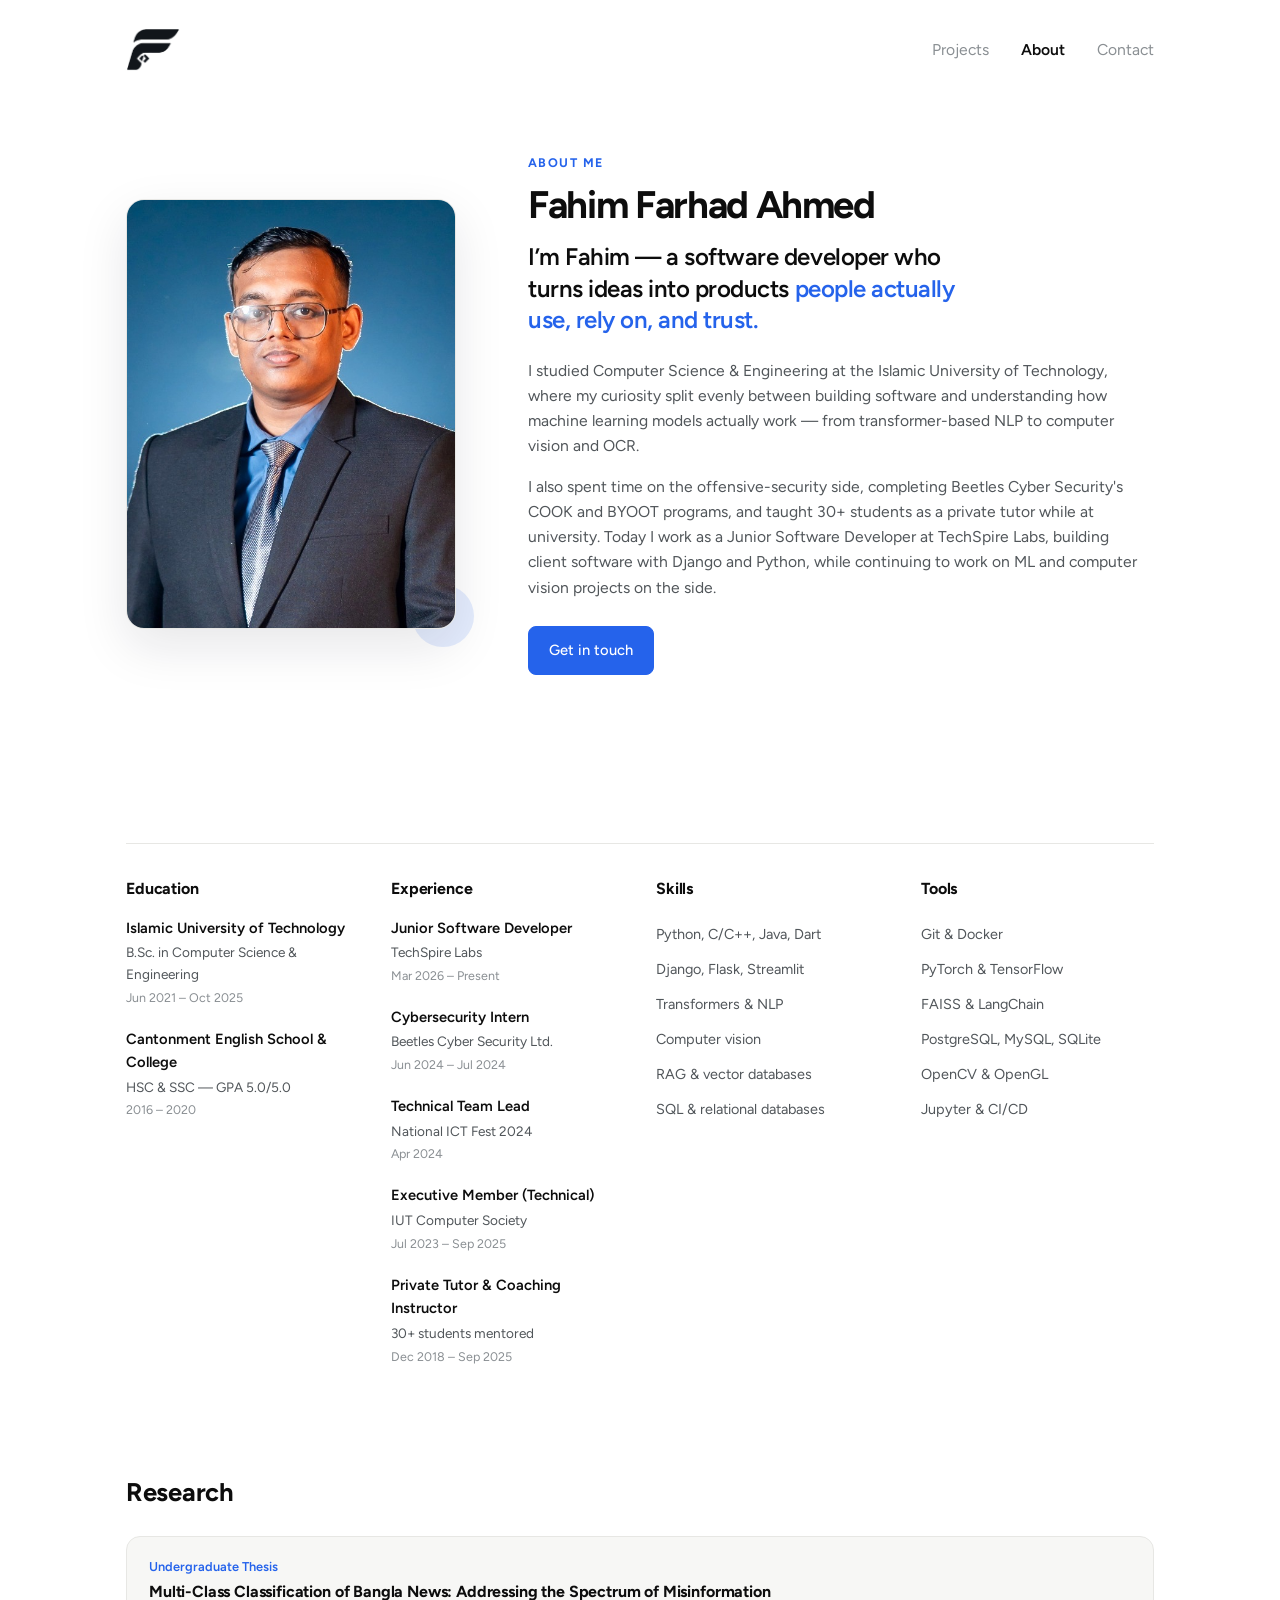
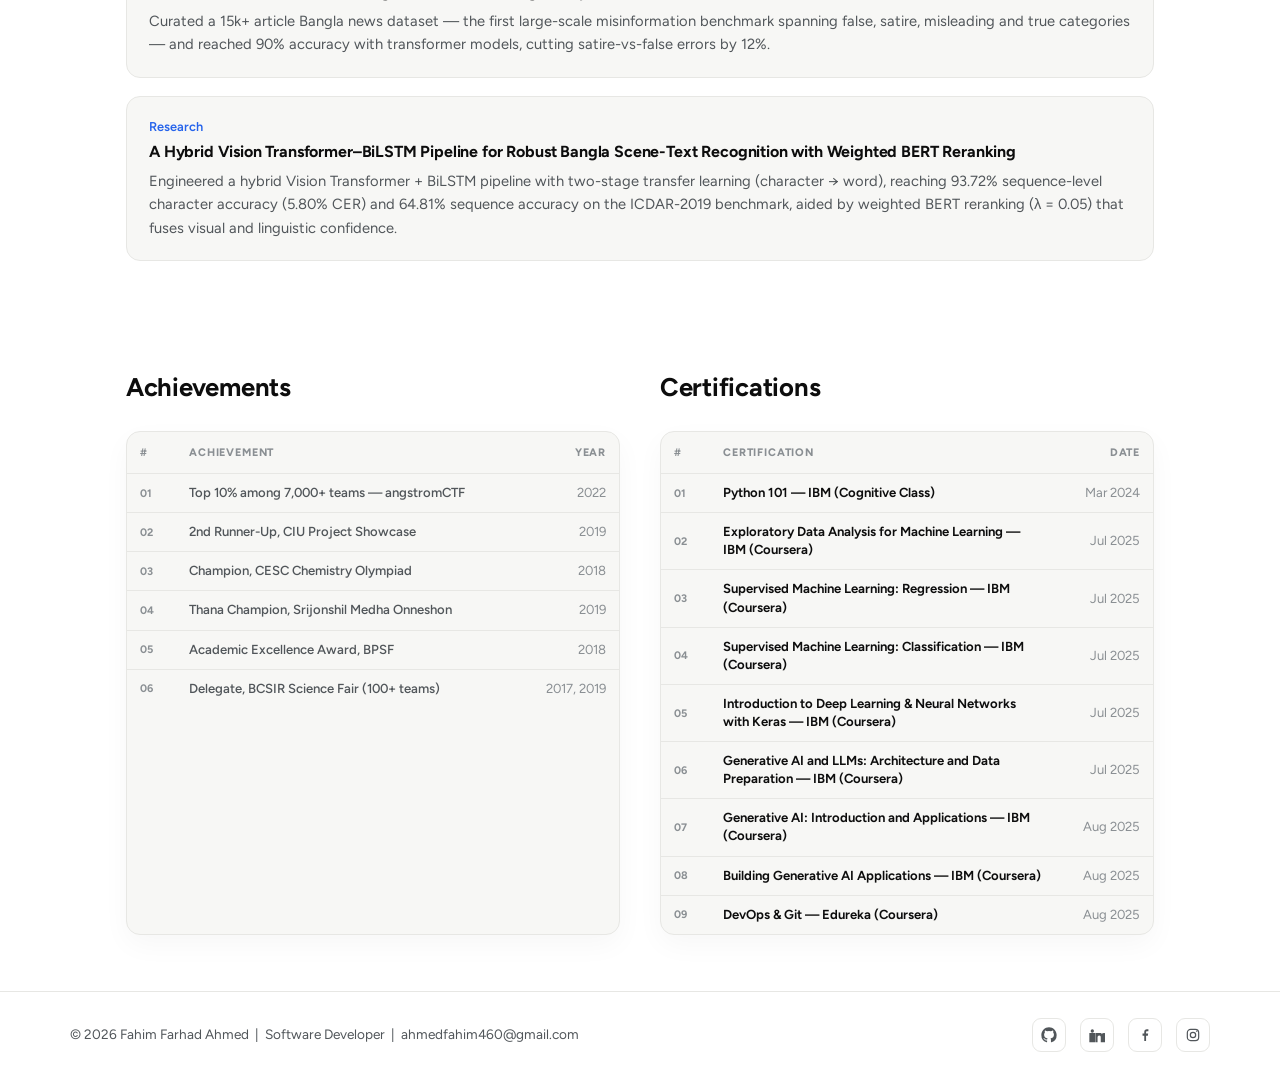
==== about.html @ f35492bb "feat: First commit" ====
<!doctype html>
<html lang="en">
<head>
<meta charset="utf-8" />
<meta name="viewport" content="width=device-width, initial-scale=1" />
<title>About — Fahim Farhad Ahmed</title>
<meta name="description" content="About Fahim Farhad Ahmed — background, skills, experience, education and research." />

<link rel="preconnect" href="https://fonts.googleapis.com" />
<link rel="preconnect" href="https://fonts.gstatic.com" crossorigin />
<link href="https://fonts.googleapis.com/css2?family=Figtree:wght@400;500;600;700;800&display=swap" rel="stylesheet" />
<link rel="stylesheet" href="css/style.css" />
<link rel="icon" type="image/png" href="images/favicon.png" />
</head>
<body>

<header class="topbar">
  <div class="wrap">
    <a class="logo-mark" href="index.html" aria-label="Home"><img src="images/logo.png" alt="Fahim Farhad Ahmed" /></a>
    <nav class="nav-links">
      <a href="index.html">Projects</a>
      <a href="about.html" aria-current="page">About</a>
      <a href="contact.html">Contact</a>
    </nav>
    <button class="nav-toggle" aria-label="Toggle menu"><span></span><span></span><span></span></button>
  </div>
</header>

<main>

  <section class="about-hero">
    <div class="wrap">
      <div class="about-slider" aria-label="Fahim photo gallery">
        <div class="about-slide is-active"><img src="images/profile-slide-1.jpg" alt="Fahim" /></div>
        <div class="about-slide"><img src="images/profile-slide-2.jpg" alt="Fahim" /></div>
        <div class="about-slide"><img src="images/profile-slide-3.jpg" alt="Fahim" /></div>
      </div>
      <div>
        <p class="eyebrow">About me</p>
        <h1 class="about-name">Fahim Farhad Ahmed</h1>
        <p class="about-lede">I’m Fahim — a software developer who turns ideas into products <span>people actually use, rely on, and trust.</span></p>
        <div class="about-body">
          <p>
            I studied Computer Science &amp; Engineering at the Islamic University
            of Technology, where my curiosity split evenly between building
            software and understanding how machine learning models actually
            work — from transformer-based NLP to computer vision and OCR.
          </p>
          <p>
            I also spent time on the offensive-security side, completing Beetles
            Cyber Security's COOK and BYOOT programs, and taught 30+ students as
            a private tutor while at university. Today I work as a Junior
            Software Developer at <a class="inline-link" href="https://www.techspirelabs.com/" target="_blank" rel="noopener">TechSpire Labs</a>, building client software with
            Django and Python, while continuing to work on ML and computer
            vision projects on the side.
          </p>
        </div>
        <div class="actions about-actions">
          <a class="btn primary" href="contact.html">Get in touch</a>
        </div>
      </div>
    </div>
  </section>

  <section>
    <div class="wrap">
      <div class="info-grid">
        <div class="info-col">
          <h3>Education</h3>
          <div class="edu-item">
            <div class="item-title">Islamic University of Technology</div>
            <div class="item-sub">B.Sc. in Computer Science &amp; Engineering</div>
            <div class="item-date">Jun 2021 – Oct 2025</div>
          </div>
          <div class="edu-item">
            <div class="item-title">Cantonment English School &amp; College</div>
            <div class="item-sub">HSC &amp; SSC — GPA 5.0/5.0</div>
            <div class="item-date">2016 – 2020</div>
          </div>
        </div>

        <div class="info-col">
          <h3>Experience</h3>
          <div class="job-item">
            <div class="item-title">Junior Software Developer</div>
            <div class="item-sub"><a class="inline-link" href="https://www.techspirelabs.com/" target="_blank" rel="noopener">TechSpire Labs</a></div>
            <div class="item-date">Mar 2026 – Present</div>
          </div>
          <div class="job-item">
            <div class="item-title">Cybersecurity Intern</div>
            <div class="item-sub">Beetles Cyber Security Ltd.</div>
            <div class="item-date">Jun 2024 – Jul 2024</div>
          </div>
          <div class="job-item">
            <div class="item-title">Technical Team Lead</div>
            <div class="item-sub">National ICT Fest 2024</div>
            <div class="item-date">Apr 2024</div>
          </div>
          <div class="job-item">
            <div class="item-title">Executive Member (Technical)</div>
            <div class="item-sub">IUT Computer Society</div>
            <div class="item-date">Jul 2023 – Sep 2025</div>
          </div>
          <div class="job-item">
            <div class="item-title">Private Tutor &amp; Coaching Instructor</div>
            <div class="item-sub">30+ students mentored</div>
            <div class="item-date">Dec 2018 – Sep 2025</div>
          </div>
        </div>

        <div class="info-col">
          <h3>Skills</h3>
          <div class="plain-item">Python, C/C++, Java, Dart</div>
          <div class="plain-item">Django, Flask, Streamlit</div>
          <div class="plain-item">Transformers &amp; NLP</div>
          <div class="plain-item">Computer vision</div>
          <div class="plain-item">RAG &amp; vector databases</div>
          <div class="plain-item">SQL &amp; relational databases</div>
        </div>

        <div class="info-col">
          <h3>Tools</h3>
          <div class="plain-item">Git &amp; Docker</div>
          <div class="plain-item">PyTorch &amp; TensorFlow</div>
          <div class="plain-item">FAISS &amp; LangChain</div>
          <div class="plain-item">PostgreSQL, MySQL, SQLite</div>
          <div class="plain-item">OpenCV &amp; OpenGL</div>
          <div class="plain-item">Jupyter &amp; CI/CD</div>
        </div>
      </div>
    </div>
  </section>

  <section id="research">
    <div class="wrap">
      <div class="section-head"><h2>Research</h2></div>
      <div class="research-list" id="research-list">
        <!-- rendered from js/projects.js -->
      </div>
    </div>
  </section>

  <section id="achievements">
    <div class="wrap two-col achievements-certs">
      <div>
        <div class="section-head"><h2>Achievements</h2></div>
        <div class="achievement-table-wrap">
          <table class="achievement-table">
            <thead>
              <tr>
                <th scope="col">#</th>
                <th scope="col">Achievement</th>
                <th scope="col">Year</th>
              </tr>
            </thead>
            <tbody>
              <tr><td>01</td><td>Top 10% among 7,000+ teams — angstromCTF</td><td>2022</td></tr>
              <tr><td>02</td><td>2nd Runner-Up, CIU Project Showcase</td><td>2019</td></tr>
              <tr><td>03</td><td>Champion, CESC Chemistry Olympiad</td><td>2018</td></tr>
              <tr><td>04</td><td>Thana Champion, Srijonshil Medha Onneshon</td><td>2019</td></tr>
              <tr><td>05</td><td>Academic Excellence Award, BPSF</td><td>2018</td></tr>
              <tr><td>06</td><td>Delegate, BCSIR Science Fair (100+ teams)</td><td>2017, 2019</td></tr>
            </tbody>
          </table>
        </div>
      </div>

      <div>
        <div class="section-head"><h2>Certifications</h2></div>
        <div class="certification-table-wrap">
          <table class="certification-table">
            <thead>
              <tr>
                <th scope="col">#</th>
                <th scope="col">Certification</th>
                <th scope="col">Date</th>
              </tr>
            </thead>
            <tbody>
              <tr><td>01</td><td><a class="cert-link" href="https://courses.cognitiveclass.ai/certificates/2c509ddf88f74681a4aec7203118c0ca" target="_blank" rel="noopener">Python 101 — IBM (Cognitive Class)</a></td><td>Mar 2024</td></tr>
              <tr><td>02</td><td><a class="cert-link" href="https://www.coursera.org/account/accomplishments/verify/BIT8Z2T50PFJ" target="_blank" rel="noopener">Exploratory Data Analysis for Machine Learning — IBM (Coursera)</a></td><td>Jul 2025</td></tr>
              <tr><td>03</td><td><a class="cert-link" href="https://www.coursera.org/account/accomplishments/verify/ZI96PUZ7044B" target="_blank" rel="noopener">Supervised Machine Learning: Regression — IBM (Coursera)</a></td><td>Jul 2025</td></tr>
              <tr><td>04</td><td><a class="cert-link" href="https://www.coursera.org/account/accomplishments/verify/FOMFX2FEAOGK" target="_blank" rel="noopener">Supervised Machine Learning: Classification — IBM (Coursera)</a></td><td>Jul 2025</td></tr>
              <tr><td>05</td><td><a class="cert-link" href="https://www.coursera.org/account/accomplishments/verify/XWXKEWWEOJY8" target="_blank" rel="noopener">Introduction to Deep Learning &amp; Neural Networks with Keras — IBM (Coursera)</a></td><td>Jul 2025</td></tr>
              <tr><td>06</td><td><a class="cert-link" href="https://www.coursera.org/account/accomplishments/verify/KHQIWQ7XYWUO" target="_blank" rel="noopener">Generative AI and LLMs: Architecture and Data Preparation — IBM (Coursera)</a></td><td>Jul 2025</td></tr>
              <tr><td>07</td><td><a class="cert-link" href="https://www.coursera.org/account/accomplishments/verify/6N9W6KUO8R35" target="_blank" rel="noopener">Generative AI: Introduction and Applications — IBM (Coursera)</a></td><td>Aug 2025</td></tr>
              <tr><td>08</td><td><a class="cert-link" href="https://www.coursera.org/account/accomplishments/verify/UY6Z44Z1ZE6I" target="_blank" rel="noopener">Building Generative AI Applications — IBM (Coursera)</a></td><td>Aug 2025</td></tr>
              <tr><td>09</td><td><a class="cert-link" href="https://www.coursera.org/account/accomplishments/verify/TEH5WYJUUYBI" target="_blank" rel="noopener">DevOps &amp; Git — Edureka (Coursera)</a></td><td>Aug 2025</td></tr>
            </tbody>
          </table>
        </div>
      </div>
    </div>
  </section>

</main>

<footer class="site-footer">
  <div class="wrap">
    <span>© <span id="year"></span> Fahim Farhad Ahmed &nbsp;|&nbsp; Software Developer &nbsp;|&nbsp; ahmedfahim460@gmail.com</span>
    <div class="footer-social">
      <a href="https://github.com/Fahimahmed123" target="_blank" rel="noopener" aria-label="GitHub"><svg viewBox="0 0 24 24" fill="currentColor" aria-hidden="true"><path d="M12 .5C5.73.5.5 5.73.5 12a11.5 11.5 0 0 0 7.86 10.94c.58.1.79-.25.79-.56v-2.17c-3.2.7-3.88-1.37-3.88-1.37-.52-1.33-1.28-1.68-1.28-1.68-1.05-.72.08-.7.08-.7 1.16.08 1.77 1.19 1.77 1.19 1.03 1.77 2.7 1.26 3.36.96.1-.75.4-1.26.73-1.55-2.56-.29-5.26-1.28-5.26-5.69 0-1.26.45-2.29 1.19-3.09-.12-.29-.52-1.47.11-3.06 0 0 .97-.31 3.18 1.18a11 11 0 0 1 5.79 0c2.2-1.49 3.17-1.18 3.17-1.18.64 1.59.24 2.77.12 3.06.74.8 1.18 1.83 1.18 3.09 0 4.42-2.7 5.4-5.27 5.68.42.36.78 1.07.78 2.16v3.2c0 .32.21.67.8.56A11.5 11.5 0 0 0 23.5 12C23.5 5.73 18.27.5 12 .5Z"/></svg></a>
      <a href="https://linkedin.com/in/fahimahmed333" target="_blank" rel="noopener" aria-label="LinkedIn"><svg viewBox="0 0 24 24" fill="currentColor" aria-hidden="true"><path d="M4.98 3.5a2.5 2.5 0 1 1 0 5 2.5 2.5 0 0 1 0-5ZM.5 8.98h8.96V23H.5V8.98ZM9.98 8.98h8.6v1.93h.12c.4-.76 1.6-1.93 3.5-1.93 3.75 0 4.4 2.47 4.4 5.68V23h-8.96v-6.68c0-1.6-.03-3.66-2.23-3.66-2.23 0-2.57 1.74-2.57 3.55V23H9.98V8.98Z"/></svg></a>
      <a href="https://www.facebook.com/ahmed.fahim.399" target="_blank" rel="noopener" aria-label="Facebook"><svg viewBox="0 0 24 24" fill="currentColor" aria-hidden="true"><path d="M13.6 21v-8h2.7l.4-3.1h-3.1V7.9c0-.9.3-1.6 1.7-1.6h1.8V3.5c-.3 0-1.2-.1-2.3-.1-2.3 0-3.9 1.4-3.9 4v2.5H8.3V13h2.6v8h2.7Z"/></svg></a>
      <a href="https://www.instagram.com/ahmedfahim333?stkn=a3NkbWFtYXZiYXJ3" target="_blank" rel="noopener" aria-label="Instagram"><svg viewBox="0 0 24 24" fill="none" stroke="currentColor" stroke-width="1.8" aria-hidden="true"><rect x="3.5" y="3.5" width="17" height="17" rx="5"/><circle cx="12" cy="12" r="4"/><circle cx="17.7" cy="6.4" r="1" fill="currentColor" stroke="none"/></svg></a>
    </div>
  </div>
</footer>

<script src="js/projects.js"></script>
<script src="js/main.js"></script>
</body>
</html>
---- css/style.css ----
/* ==========================================================================
   Fahim Farhad Ahmed — Portfolio
   Palette/type pulled from the jarif.info reference: teal #059FB0,
   ink #0d0d0d, Figtree typeface.
   ========================================================================== */

:root {
  --ink: #0d0d0d;
  --ink-soft: #51565a;
  --muted: #8a8f93;
  --paper: #ffffff;
  --panel: #f7f7f5;
  --line: #e7e7e4;
  --teal: #2563eb;
  --teal-light: #eaf1ff;

  --font: "Figtree", -apple-system, "Segoe UI", sans-serif;
  --max-w: 1140px;
  --gutter: clamp(20px, 5vw, 56px);
}

* { box-sizing: border-box; }
html { scroll-behavior: smooth; }

@media (prefers-reduced-motion: reduce) {
  html { scroll-behavior: auto; }
  * { animation-duration: 0.001ms !important; transition-duration: 0.001ms !important; }
}

body {
  margin: 0;
  background: var(--paper);
  color: var(--ink);
  font-family: var(--font);
  font-size: 16px;
  line-height: 1.6;
  -webkit-font-smoothing: antialiased;
  display: flex;
  flex-direction: column;
  min-height: 100vh;
}

img { max-width: 100%; display: block; }
a { color: inherit; text-decoration: none; }
:focus-visible { outline: 2px solid var(--teal); outline-offset: 3px; }

.wrap { max-width: var(--max-w); margin: 0 auto; padding-left: var(--gutter); padding-right: var(--gutter); width: 100%; }

h1, h2, h3 { font-family: var(--font); font-weight: 700; line-height: 1.15; letter-spacing: -0.01em; margin: 0; }

main { flex: 1; }
section { padding: 56px 0; }
p { color: var(--ink-soft); margin: 0 0 1em; }
p:last-child { margin-bottom: 0; }

/* ---- Top bar ---- */

.topbar { padding: 28px 0 0; }
.topbar .wrap { display: flex; align-items: center; justify-content: space-between; }

.logo-mark {
  width: 54px; height: 43px;
  display: flex; align-items: center; justify-content: center;
  flex: 0 0 54px;
}
.logo-mark img {
  width: 54px; height: 43px;
  object-fit: contain;
  display: block;
}
.logo-mark:hover { opacity: 0.82; }

.nav-links { display: flex; gap: 32px; font-size: 0.98rem; }
.nav-links a { color: var(--muted); transition: color 0.15s ease; }
.nav-links a:hover { color: var(--ink); }
.nav-links a[aria-current="page"] { color: var(--ink); font-weight: 600; }

.nav-toggle {
  display: none; background: none; border: 1px solid var(--line); border-radius: 8px;
  width: 40px; height: 36px; cursor: pointer; align-items: center; justify-content: center;
  flex-direction: column; gap: 4px;
}
.nav-toggle span { display: block; width: 18px; height: 2px; background: var(--ink); }

/* ---- Buttons ---- */

.btn {
  font-family: var(--font); font-size: 0.92rem; font-weight: 500; padding: 12px 20px; border-radius: 8px;
  border: 1px solid var(--line); background: var(--panel); color: var(--ink);
  transition: border-color 0.15s ease, background 0.15s ease, color 0.15s ease;
  display: inline-flex; align-items: center; gap: 8px;
}
.btn:hover { border-color: var(--teal); }
.btn.primary { background: var(--ink); color: #fff; border-color: var(--ink); }
.btn.primary:hover { background: var(--teal); border-color: var(--teal); }
.btn.pill { border-radius: 999px; }

.actions { display: flex; flex-wrap: wrap; gap: 12px; }

/* ---- Hero ---- */

.hero .wrap {
  display: grid; grid-template-columns: minmax(0, 1fr) 400px; gap: var(--gutter);
  align-items: center; padding-top: 40px;
}

.hero h1 {
  font-size: clamp(2rem, 3.15vw, 2.7rem);
  max-width: 21ch;
  margin-bottom: 26px;
}
.hero h1 .highlight { color: var(--teal); }

.working-as { font-size: 0.9rem; color: var(--muted); margin-bottom: 6px; }
.working-as-item { display: flex; align-items: center; gap: 10px; font-weight: 600; font-size: 1rem; color: var(--ink); }
.working-as-item::before { content: ""; width: 7px; height: 7px; border-radius: 50%; background: var(--teal); display: inline-block; }

.hero-photo-wrap { position: relative; }
.pixel-frame {
  position: absolute; inset: -14px -14px auto auto; width: 92px; height: 92px;
  display: grid; grid-template-columns: repeat(6, 1fr); grid-template-rows: repeat(6, 1fr);
  gap: 2px; z-index: 0; border-radius: 12px; overflow: hidden;
}
.pixel-frame span { background: var(--teal); opacity: var(--o, 0.5); }

.hero-photo {
  position: relative; z-index: 1; border-radius: 16px; overflow: hidden;
  aspect-ratio: 1 / 0.93; background: var(--panel); border: 1px solid var(--line);
}
.hero-photo img { width: 100%; height: 100%; object-fit: cover; }
/* Profile image remains in its original full color. */
.duotone { filter: none !important; }

/* ---- Section heading row (Projects) ---- */

.section-head {
  display: flex; justify-content: space-between; align-items: center; flex-wrap: wrap;
  gap: 16px; margin-bottom: 28px;
}
.section-head h2 { font-size: 1.6rem; }

.filter-pills { display: flex; flex-wrap: wrap; gap: 10px; }
.filter-pill {
  font-family: var(--font); font-size: 0.85rem; font-weight: 500; padding: 9px 16px; border-radius: 999px;
  background: var(--panel); color: var(--ink-soft); border: 1px solid transparent; cursor: pointer;
  transition: background 0.15s ease, color 0.15s ease;
}
.filter-pill:hover { background: var(--teal-light); }
.filter-pill.active { background: var(--ink); color: #fff; }

/* ---- Project grid ---- */

.project-grid { display: grid; grid-template-columns: repeat(auto-fit, minmax(300px, 1fr)); gap: 24px; }

.project-card {
  border-radius: 16px; overflow: hidden; background: var(--panel); border: 1px solid var(--line);
  display: flex; flex-direction: column; transition: transform 0.15s ease, border-color 0.15s ease;
}
.project-card:hover { transform: translateY(-3px); border-color: var(--teal); }

.card-banner {
  aspect-ratio: 16 / 10; display: flex; align-items: center; justify-content: center;
  position: relative; overflow: hidden;
}
.card-banner.cat-web { background: linear-gradient(135deg, #059fb0, #0d0d0d); }
.card-banner.cat-ml { background: linear-gradient(135deg, #0d0d0d, #14535c); }
.card-banner.cat-sys { background: linear-gradient(135deg, #51565a, #0d0d0d); }
.card-banner .banner-tag {
  font-size: 0.72rem; font-weight: 600; letter-spacing: 0.02em; color: #fff;
  background: rgba(0,0,0,0.28); padding: 5px 11px; border-radius: 999px; position: absolute; top: 14px; left: 14px;
}
.card-banner .banner-glyph { font-size: 2.4rem; color: rgba(255,255,255,0.9); font-weight: 800; }

.card-body { padding: 20px 22px 22px; display: flex; flex-direction: column; gap: 10px; flex: 1; }
.card-body h3 { font-size: 1.05rem; }
.card-body .p-stack { font-size: 0.78rem; color: var(--teal); font-weight: 600; }
.card-body p { font-size: 0.92rem; flex-grow: 1; }

.tag-row { display: flex; flex-wrap: wrap; gap: 6px; }
.tag { font-size: 0.72rem; font-weight: 500; padding: 4px 10px; border-radius: 999px; background: var(--teal-light); color: var(--teal); }

.p-link { font-size: 0.85rem; font-weight: 600; color: var(--ink); display: inline-flex; align-items: center; gap: 6px; margin-top: 2px; }
.p-link:hover { color: var(--teal); }

.card-link { display: block; }

/* ---- Project detail page ---- */

.project-detail-head { display: flex; justify-content: space-between; flex-wrap: wrap; gap: 16px 24px; align-items: flex-end; }
.project-detail-head .p-stack { color: var(--teal); font-size: 0.9rem; font-weight: 600; margin-bottom: 8px; }
.project-body { max-width: 68ch; }
.project-body p { font-size: 1.02rem; }
.back-link { font-size: 0.9rem; font-weight: 600; color: var(--teal); display: inline-flex; gap: 6px; margin-bottom: 24px; }
.back-link:hover { text-decoration: underline; }
.empty-state { text-align: center; padding: 60px 0; }
.empty-state p { margin-bottom: 20px; }

/* ---- Page header (About/Contact) ---- */

.page-header { padding: 44px 0 8px; }

/* ---- About: photo + bio ---- */

.about-hero .wrap { display: grid; grid-template-columns: 360px 1fr; gap: 56px; align-items: start; padding-top: 20px; }

.tilt-photo-wrap { position: relative; width: 100%; max-width: 360px; }
.tilt-photo-wrap::before, .tilt-photo-wrap::after {
  content: ""; position: absolute; inset: 0; border-radius: 18px; background: var(--panel);
  border: 1px solid var(--line); z-index: 0;
}
.tilt-photo-wrap::before { transform: rotate(-6deg); }
.tilt-photo-wrap::after { transform: rotate(6deg); }
.tilt-photo {
  position: relative; z-index: 1; border-radius: 18px; overflow: hidden; border: 1px solid var(--line);
  aspect-ratio: 4 / 4.6; background: var(--panel);
}
.tilt-photo img { width: 100%; height: 100%; object-fit: cover; }

.about-name { color: var(--teal); font-size: clamp(1.8rem, 3.2vw, 2.4rem); margin-bottom: 20px; }
.about-lede { font-size: 1.2rem; font-weight: 600; color: var(--ink); margin-bottom: 22px; max-width: 56ch; }
.about-body p { font-size: 0.98rem; max-width: 62ch; }
.about-actions { margin-top: 26px; }

/* ---- About: 4-column info grid ---- */

.info-grid {
  display: grid; grid-template-columns: repeat(4, 1fr); gap: 32px;
  border-top: 1px solid var(--line); padding-top: 36px; margin-top: 56px;
}
.info-col h3 { font-size: 1rem; margin-bottom: 18px; }
.info-col .edu-item, .info-col .job-item { margin-bottom: 20px; }
.info-col .edu-item:last-child, .info-col .job-item:last-child { margin-bottom: 0; }
.info-col .item-title { font-weight: 600; font-size: 0.92rem; margin-bottom: 2px; }
.info-col .item-sub { font-size: 0.85rem; color: var(--ink-soft); }
.info-col .item-date { font-size: 0.78rem; color: var(--muted); margin-top: 2px; }
.info-col .plain-item { font-size: 0.9rem; color: var(--ink-soft); padding: 6px 0; }

/* ---- Research (about page) ---- */

.research-list { display: flex; flex-direction: column; gap: 18px; margin-top: 20px; }
.research-item { padding: 20px 22px; border: 1px solid var(--line); border-radius: 14px; background: var(--panel); }
.research-item .p-stack { color: var(--teal); font-size: 0.8rem; font-weight: 600; margin-bottom: 6px; }
.research-item h3 { font-size: 1rem; margin-bottom: 8px; }
.research-item p { font-size: 0.92rem; }

/* ---- Achievements / Certs ---- */

.two-col { display: grid; grid-template-columns: 1fr 1fr; gap: 40px; }
.plain-list { list-style: none; margin: 0; padding: 0; font-size: 0.92rem; }
.plain-list li { padding: 10px 0; border-bottom: 1px solid var(--line); display: flex; justify-content: space-between; gap: 12px; color: var(--ink-soft); }
.plain-list li:last-child { border-bottom: none; }
.plain-list li span:last-child { font-size: 0.78rem; white-space: nowrap; color: var(--muted); }

/* ---- Contact page ---- */

.contact-grid { display: grid; grid-template-columns: 1fr 1fr; gap: 24px; margin-top: 8px; }
.contact-card { background: var(--panel); border: 1px solid var(--line); border-radius: 16px; padding: 26px; }
.contact-card h3 { font-size: 0.85rem; color: var(--teal); margin-bottom: 8px; }
.contact-card .value { font-size: 1.1rem; font-weight: 600; margin-bottom: 4px; }

/* ---- Footer ---- */

footer.site-footer { border-top: 1px solid var(--line); margin-top: auto; }
footer.site-footer .wrap {
  padding: 26px 0; display: flex; justify-content: space-between; align-items: center;
  flex-wrap: wrap; gap: 12px; font-size: 0.85rem; color: var(--ink-soft);
}
.footer-social { display: flex; gap: 14px; }
.footer-social a {
  width: 34px; height: 34px; border-radius: 9px; border: 1px solid var(--line);
  display: flex; align-items: center; justify-content: center; color: var(--ink-soft);
  transition: border-color 0.15s ease, color 0.15s ease;
}
.footer-social a:hover { border-color: var(--teal); color: var(--teal); }
.footer-social svg { width: 16px; height: 16px; }

/* ---- Responsive ---- */

@media (max-width: 860px) {
  .nav-links {
    position: absolute; top: 84px; left: 0; right: 0; background: var(--paper);
    border-bottom: 1px solid var(--line); flex-direction: column; padding: 16px var(--gutter) 24px;
    gap: 16px; display: none; z-index: 40;
  }
  .nav-links.open { display: flex; }
  .nav-toggle { display: flex; }

  .hero .wrap { grid-template-columns: 1fr; }
  .hero-photo-wrap { order: -1; max-width: 320px; }

  .about-hero .wrap { grid-template-columns: 1fr; }
  .tilt-photo-wrap { max-width: 260px; }

  .info-grid { grid-template-columns: repeat(2, 1fr); }
  .two-col { grid-template-columns: 1fr; }
  .contact-grid { grid-template-columns: 1fr; }
}

/* ==========================================================================
   Fahim visual refresh — inspired by the reference's restrained editorial
   layout, but kept original to this portfolio.
   ========================================================================== */
.hero { padding-top: 14px; }
.hero .wrap { min-height: 455px; }
.hero h1 { font-weight: 650; line-height: 1.12; letter-spacing: -0.035em; }
.hero h1 .highlight { color: var(--teal); }
.hero-photo-wrap { perspective: 1100px; }
.hero-photo { transform-style: preserve-3d; transition: transform .65s cubic-bezier(.2,.75,.2,1), box-shadow .4s ease; box-shadow: 0 16px 40px rgba(15, 23, 42, .08); }
.hero-photo:hover { transform: rotateY(-5deg) rotateX(2deg) translateY(-5px); box-shadow: 0 26px 60px rgba(37, 99, 235, .16); }
.hero-photo img { transition: transform .8s cubic-bezier(.2,.75,.2,1); }
.hero-photo:hover img { transform: scale(1.045); }
.pixel-frame { background: linear-gradient(135deg, rgba(37,99,235,.85), rgba(147,197,253,.45)); }

/* About image: autoplaying 3D slides, intentionally no arrows. */
.about-hero .wrap { grid-template-columns: 330px 1fr; gap: 72px; align-items: center; padding-top: 26px; }
.about-slider { position: relative; width: 100%; max-width: 330px; height: 430px; perspective: 1100px; }
.about-slide { position: absolute; inset: 0; overflow: hidden; border-radius: 18px; border: 1px solid var(--line); background: #f4f7fb; opacity: 0; transform: translate3d(0, 18px, -160px) rotateY(38deg) scale(.96); transition: opacity .8s ease, transform 1.05s cubic-bezier(.2,.8,.2,1); box-shadow: 0 18px 50px rgba(15,23,42,.10); }
.about-slide.is-active { opacity: 1; transform: translate3d(0,0,0) rotateY(0deg) scale(1); z-index: 2; }
.about-slide img { width: 100%; height: 100%; object-fit: cover; transition: transform 1.1s cubic-bezier(.2,.8,.2,1); }
.about-slide.is-active img { transform: scale(1.015); }
.about-slider::after { content:""; position:absolute; width:62px; height:62px; right:-18px; bottom:-18px; border-radius:50%; background: var(--teal); opacity:.12; z-index:-1; }
.eyebrow { color: var(--teal); font-size: .78rem; font-weight: 700; letter-spacing: .12em; text-transform: uppercase; margin-bottom: 10px; }
.about-name { color: var(--ink); font-size: clamp(2rem, 3vw, 2.6rem); letter-spacing: -.035em; margin-bottom: 14px; }
.about-lede { font-size: clamp(1.2rem, 2vw, 1.5rem); line-height: 1.32; font-weight: 600; letter-spacing: -.02em; max-width: 31ch; }
.about-lede span { color: var(--teal); }
.about-body { max-width: 62ch; }

.project-card { transition: transform .35s cubic-bezier(.2,.75,.2,1), border-color .2s ease, box-shadow .35s ease; }
.project-card:hover { transform: translateY(-7px); box-shadow: 0 18px 42px rgba(15,23,42,.10); }
.card-banner { transition: transform .5s ease; }
.project-card:hover .card-banner { transform: scale(1.015); }
.filter-pill.active { background: var(--teal); }
.btn.primary { background: var(--teal); border-color: var(--teal); }
.btn.primary:hover { background: #1d4ed8; border-color: #1d4ed8; }

@media (max-width: 860px) {
  .hero .wrap { grid-template-columns: 1fr; min-height: 0; padding-top: 26px; }
  .hero-photo-wrap { order: -1; max-width: 360px; }
  .about-hero .wrap { grid-template-columns: 1fr; gap: 42px; }
  .about-slider { max-width: 290px; height: 370px; }
}
@media (max-width: 520px) {
  .hero h1 { font-size: 2rem; max-width: 22ch; }
  .hero-photo-wrap { max-width: 100%; }
  .about-slider { max-width: 250px; height: 320px; }
}


.inline-link{color:var(--accent);text-decoration:none;border-bottom:1px solid transparent;transition:border-color .2s ease,opacity .2s ease}.inline-link:hover{border-bottom-color:currentColor;opacity:.82}



/* ---- Contact page social links ---- */
.contact-social-grid {
  display: grid;
  grid-template-columns: repeat(2, minmax(0, 1fr));
  gap: 12px;
  margin-top: 16px;
}
.social-card {
  min-width: 0;
  min-height: 58px;
  display: flex;
  align-items: center;
  gap: 11px;
  padding: 12px 14px;
  border: 1px solid var(--line);
  border-radius: 12px;
  background: var(--paper);
  color: var(--ink);
  font-size: .9rem;
  font-weight: 600;
  transition: transform .2s ease, border-color .2s ease, color .2s ease, box-shadow .2s ease;
}
.social-card:hover {
  transform: translateY(-2px);
  border-color: var(--teal);
  color: var(--teal);
  box-shadow: 0 10px 24px rgba(37,99,235,.09);
}
.social-icon {
  width: 30px;
  height: 30px;
  flex: 0 0 30px;
  display: inline-flex;
  align-items: center;
  justify-content: center;
  border: 1px solid var(--line);
  border-radius: 8px;
  color: currentColor;
}
.social-icon svg { width: 17px; height: 17px; display: block; }
.contact-card + .contact-card { margin-top: 16px; }
.contact-grid > div { min-width: 0; }

@media (max-width: 520px) {
  .contact-social-grid { grid-template-columns: 1fr; }
}


/* ---- Contact form ---- */
.contact-form-section { padding-top: 28px; }
.contact-form-layout {
  display: grid; grid-template-columns: minmax(0, .82fr) minmax(0, 1.18fr);
  gap: 64px; align-items: start;
}
.contact-intro h2 { font-size: clamp(2rem, 4vw, 3.2rem); max-width: 11ch; line-height: 1.04; margin: 8px 0 20px; }
.contact-intro p:not(.eyebrow) { max-width: 48ch; }
.contact-form {
  border: 1px solid var(--line); border-radius: 16px; padding: 28px; background: var(--panel);
}
.contact-form label { display: block; font-size: .88rem; font-weight: 600; margin: 0 0 8px; color: var(--ink); }
.contact-form input, .contact-form textarea {
  width: 100%; box-sizing: border-box; border: 1px solid var(--line); background: #fff; color: var(--ink);
  border-radius: 10px; padding: 13px 14px; margin: 0 0 18px; font: inherit; outline: none;
  transition: border-color .15s ease, box-shadow .15s ease;
}
.contact-form input:focus, .contact-form textarea:focus { border-color: var(--teal); box-shadow: 0 0 0 3px color-mix(in srgb, var(--teal) 14%, transparent); }
.contact-form textarea { resize: vertical; min-height: 150px; }
.contact-form-actions { display: flex; align-items: center; gap: 14px; flex-wrap: wrap; }
.form-status { font-size: .88rem; color: var(--teal); min-height: 1.2em; }
.contact-links-section { padding-top: 28px; }
.certification-table-wrap {
  overflow-x: auto;
  border: 1px solid var(--line);
  border-radius: 16px;
  background: var(--panel);
  box-shadow: 0 12px 32px rgba(15, 23, 42, .04);
}
.certification-table {
  width: 100%;
  min-width: 760px;
  border-collapse: collapse;
  text-align: left;
}
.certification-table th {
  padding: 14px 16px;
  background: var(--soft);
  color: var(--muted);
  font-size: .72rem;
  font-weight: 700;
  letter-spacing: .08em;
  text-transform: uppercase;
  border-bottom: 1px solid var(--line);
}
.certification-table td {
  padding: 16px;
  border-bottom: 1px solid var(--line);
  vertical-align: middle;
  font-size: .92rem;
}
.certification-table tbody tr:last-child td { border-bottom: 0; }
.certification-table tbody tr:hover { background: color-mix(in srgb, var(--teal) 3%, var(--panel)); }
.certification-table td:first-child { width: 54px; color: var(--muted); font-size: .78rem; font-weight: 700; }
.certification-table td:nth-child(2) { font-weight: 650; color: var(--ink); }
.certification-table td:nth-child(4) { white-space: nowrap; color: var(--muted); }
.cert-provider-note { color: var(--muted); font-size: .84rem; }
.cert-verify {
  display: inline-flex;
  align-items: center;
  justify-content: center;
  min-width: 92px;
  padding: 7px 11px;
  border: 1px solid color-mix(in srgb, var(--teal) 24%, var(--line));
  border-radius: 9px;
  color: var(--teal);
  font-size: .8rem;
  font-weight: 700;
  white-space: nowrap;
  transition: background .2s ease, border-color .2s ease, transform .2s ease;
}
.cert-verify:hover {
  background: var(--soft);
  border-color: var(--teal);
  transform: translateY(-1px);
}
@media (max-width: 800px) {
  .contact-form-layout { grid-template-columns: 1fr; gap: 32px; }
  .contact-intro h2 { max-width: none; }
}

/* ---- Clean achievements + certifications ---- */
.achievements-certs { align-items: start; }

.achievement-table-wrap,
.certification-table-wrap {
  overflow-x: auto;
  border: 1px solid var(--line);
  border-radius: 14px;
  background: var(--panel);
  box-shadow: 0 10px 28px rgba(15, 23, 42, .035);
}

.achievement-table,
.certification-table {
  width: 100%;
  border-collapse: collapse;
  table-layout: fixed;
  text-align: left;
}

.achievement-table th,
.certification-table th {
  padding: 11px 13px;
  background: var(--soft);
  color: var(--muted);
  font-size: .68rem;
  font-weight: 750;
  letter-spacing: .075em;
  text-transform: uppercase;
  border-bottom: 1px solid var(--line);
}

.achievement-table td,
.certification-table td {
  padding: 11px 13px;
  border-bottom: 1px solid var(--line);
  vertical-align: middle;
  font-size: .82rem;
  line-height: 1.38;
}

.achievement-table tbody tr:last-child td,
.certification-table tbody tr:last-child td { border-bottom: 0; }

.achievement-table tbody tr:hover,
.certification-table tbody tr:hover {
  background: color-mix(in srgb, var(--teal) 3%, var(--panel));
}

.achievement-table th:first-child,
.achievement-table td:first-child,
.certification-table th:first-child,
.certification-table td:first-child {
  width: 42px;
  color: var(--muted);
  font-size: .68rem;
  font-weight: 700;
}

.achievement-table th:last-child,
.achievement-table td:last-child,
.certification-table th:last-child,
.certification-table td:last-child {
  width: 78px;
  white-space: nowrap;
  color: var(--muted);
  text-align: right;
}

.achievement-table td:nth-child(2),
.certification-table td:nth-child(2) {
  color: var(--ink-soft);
  font-weight: 550;
}

.certification-table-wrap {
  overflow-x: visible;
}

.certification-table td:nth-child(2) {
  overflow-wrap: anywhere;
}

.cert-link {
  color: var(--ink);
  text-decoration: none;
  font-weight: 650;
  line-height: 1.38;
  border-bottom: 1px solid transparent;
  transition: color .2s ease, border-color .2s ease;
}
.cert-link:hover { color: var(--teal); border-bottom-color: currentColor; }

@media (max-width: 900px) {
  .certification-table-wrap { overflow-x: auto; }
  .certification-table { min-width: 620px; }
}

@media (max-width: 520px) {
  .achievement-table th,
  .certification-table th,
  .achievement-table td,
  .certification-table td { padding: 10px 11px; }
  .achievement-table,
  .certification-table { font-size: .78rem; }
  .achievement-table th:first-child,
  .achievement-table td:first-child,
  .certification-table th:first-child,
  .certification-table td:first-child { width: 36px; }
  .achievement-table th:last-child,
  .achievement-table td:last-child,
  .certification-table th:last-child,
  .certification-table td:last-child { width: 68px; }
}


/* v10: balanced achievements / certifications tables */
.achievement-table {
  width: 100%;
  table-layout: fixed;
}
.achievement-table th:nth-child(1),
.achievement-table td:nth-child(1) { width: 10%; }
.achievement-table th:nth-child(2),
.achievement-table td:nth-child(2) { width: 68%; }
.achievement-table th:nth-child(3),
.achievement-table td:nth-child(3) { width: 22%; }

.certification-table {
  width: 100%;
  table-layout: fixed;
  font-size: 0.93rem;
}
.certification-table th:nth-child(1),
.certification-table td:nth-child(1) { width: 9%; }
.certification-table th:nth-child(2),
.certification-table td:nth-child(2) { width: 71%; }
.certification-table th:nth-child(3),
.certification-table td:nth-child(3) { width: 20%; }

.certification-table th,
.certification-table td {
  padding-top: 0.72rem;
  padding-bottom: 0.72rem;
}

@media (max-width: 700px) {
  .achievement-table,
  .certification-table {
    font-size: 0.88rem;
  }
  .certification-table th,
  .certification-table td {
    padding-top: 0.62rem;
    padding-bottom: 0.62rem;
  }
}

/* v11: equal-sized achievement and certification tables */
.achievement-table,
.certification-table {
  width: 100%;
  height: auto;
  table-layout: fixed;
}
.achievement-table th,
.achievement-table td,
.certification-table th,
.certification-table td {
  box-sizing: border-box;
}
.achievement-table th:nth-child(1),
.achievement-table td:nth-child(1),
.certification-table th:nth-child(1),
.certification-table td:nth-child(1) { width: 10%; }
.achievement-table th:nth-child(2),
.achievement-table td:nth-child(2),
.certification-table th:nth-child(2),
.certification-table td:nth-child(2) { width: 70%; }
.achievement-table th:nth-child(3),
.achievement-table td:nth-child(3),
.certification-table th:nth-child(3),
.certification-table td:nth-child(3) { width: 20%; }

@media (max-width: 700px) {
  .achievement-table,
  .certification-table {
    width: 100%;
    height: auto;
  }
}

/* v12: exact equal visual panel height for achievements and certifications */
.achievements-certs {
  align-items: stretch;
}

.achievements-certs > div {
  display: flex;
  flex-direction: column;
  min-width: 0;
}

.achievements-certs .achievement-table-wrap,
.achievements-certs .certification-table-wrap {
  flex: 1 1 auto;
  height: auto;
  min-height: 0;
  box-sizing: border-box;
  overflow: visible;
}

.achievements-certs .achievement-table,
.achievements-certs .certification-table {
  width: 100%;
  height: auto;
  min-width: 0;
  table-layout: fixed;
}

.achievements-certs .achievement-table th,
.achievements-certs .certification-table th {
  padding: 12px 13px;
}

.achievements-certs .achievement-table td,
.achievements-certs .certification-table td {
  padding: 10px 13px;
}

.achievements-certs .certification-table td:nth-child(2) {
  overflow-wrap: break-word;
  word-break: normal;
}

@media (max-width: 700px) {
  .achievements-certs .achievement-table-wrap,
  .achievements-certs .certification-table-wrap {
    height: auto;
    overflow-x: auto;
  }
  .achievements-certs .certification-table {
    min-width: 620px;
  }
}


/* v13: fixed panel width, natural/dynamic table height */
.achievement-table,
.certification-table {
  width: 100%;
  height: auto !important;
  min-height: 0;
  table-layout: fixed;
}


/* v14: prevent certification text from being clipped */
.certification-table {
  width: 100%;
  height: auto !important;
  overflow: visible;
  table-layout: fixed;
}
.certification-table th,
.certification-table td {
  height: auto;
  min-height: 0;
  overflow: visible;
  white-space: normal;
  overflow-wrap: anywhere;
  word-break: normal;
  vertical-align: middle;
}
.certification-table td:nth-child(2),
.certification-table td:nth-child(2) a {
  white-space: normal;
  overflow: visible;
  text-overflow: clip;
  overflow-wrap: anywhere;
}
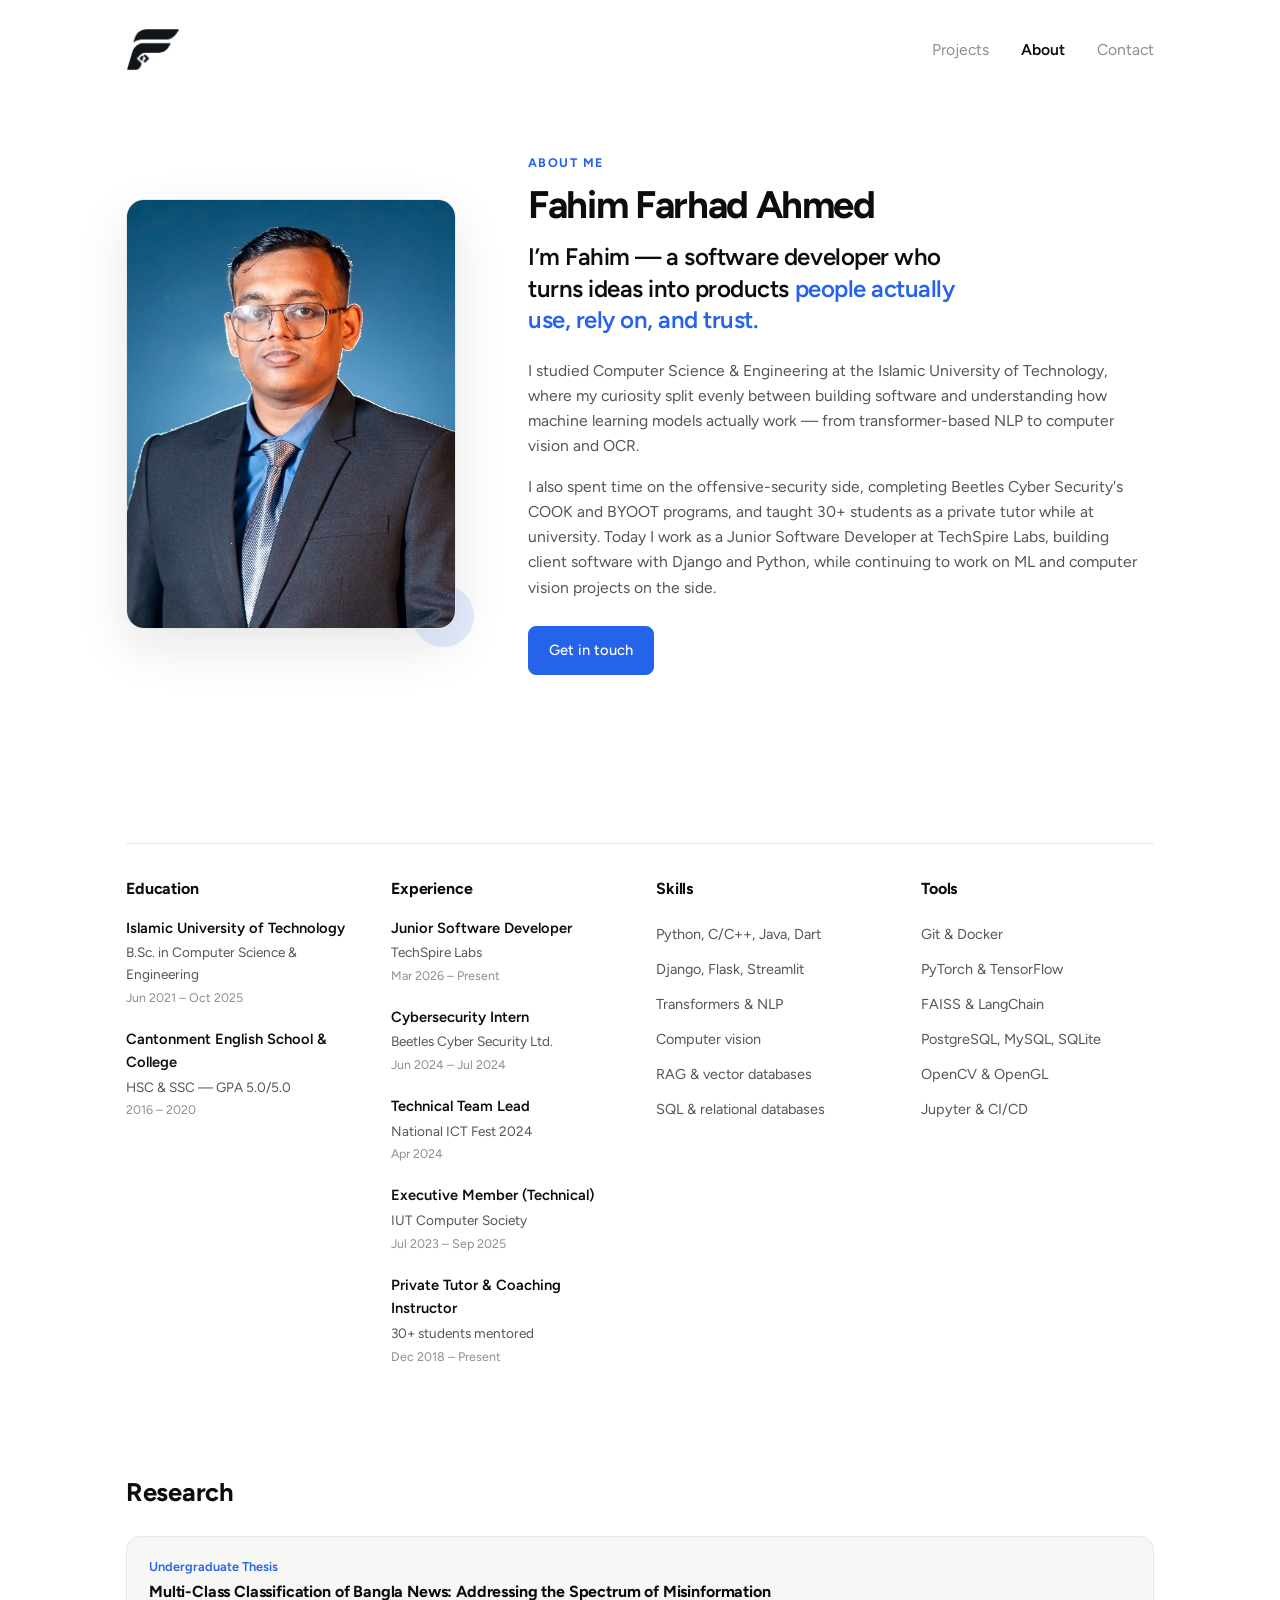
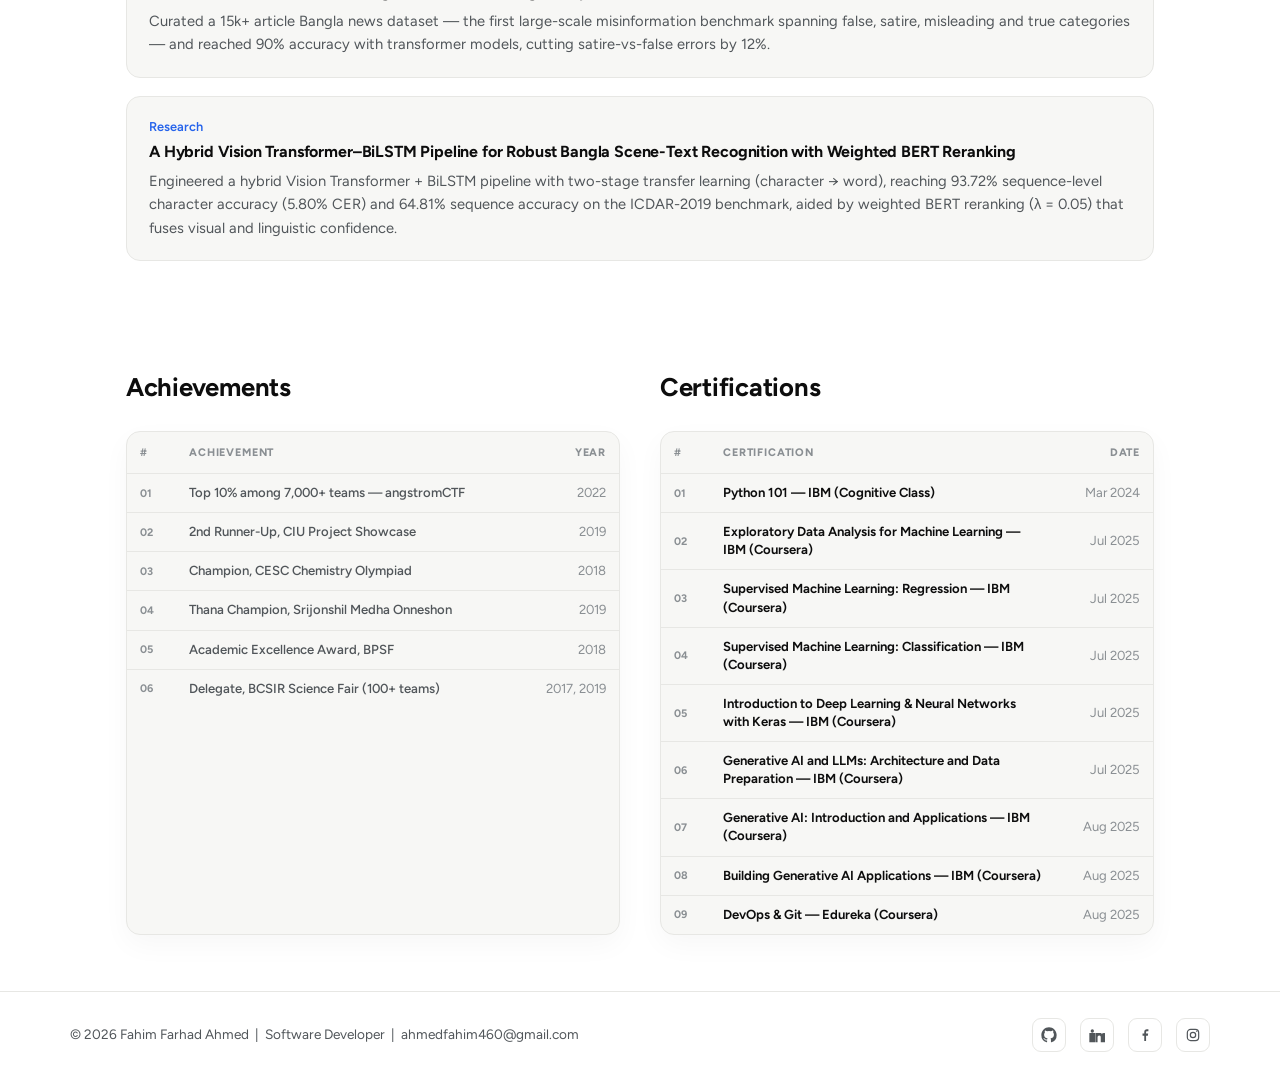
==== commit e1697704: "feat: Adding google analytics" ====
--- a/about.html
+++ b/about.html
@@ -1,6 +1,16 @@
 <!doctype html>
 <html lang="en">
 <head>
+    <!-- Google tag (gtag.js) -->
+    <script async src="https://www.googletagmanager.com/gtag/js?id=G-4GH89QZB8Z"></script>
+    <script>
+      window.dataLayer = window.dataLayer || [];
+      function gtag(){dataLayer.push(arguments);}
+      gtag('js', new Date());
+
+      gtag('config', 'G-4GH89QZB8Z');
+    </script>
+
 <meta charset="utf-8" />
 <meta name="viewport" content="width=device-width, initial-scale=1" />
 <title>About — Fahim Farhad Ahmed</title>
@@ -104,7 +114,7 @@
           <div class="job-item">
             <div class="item-title">Private Tutor &amp; Coaching Instructor</div>
             <div class="item-sub">30+ students mentored</div>
-            <div class="item-date">Dec 2018 – Sep 2025</div>
+            <div class="item-date">Dec 2018 – Present</div>
           </div>
         </div>
 
